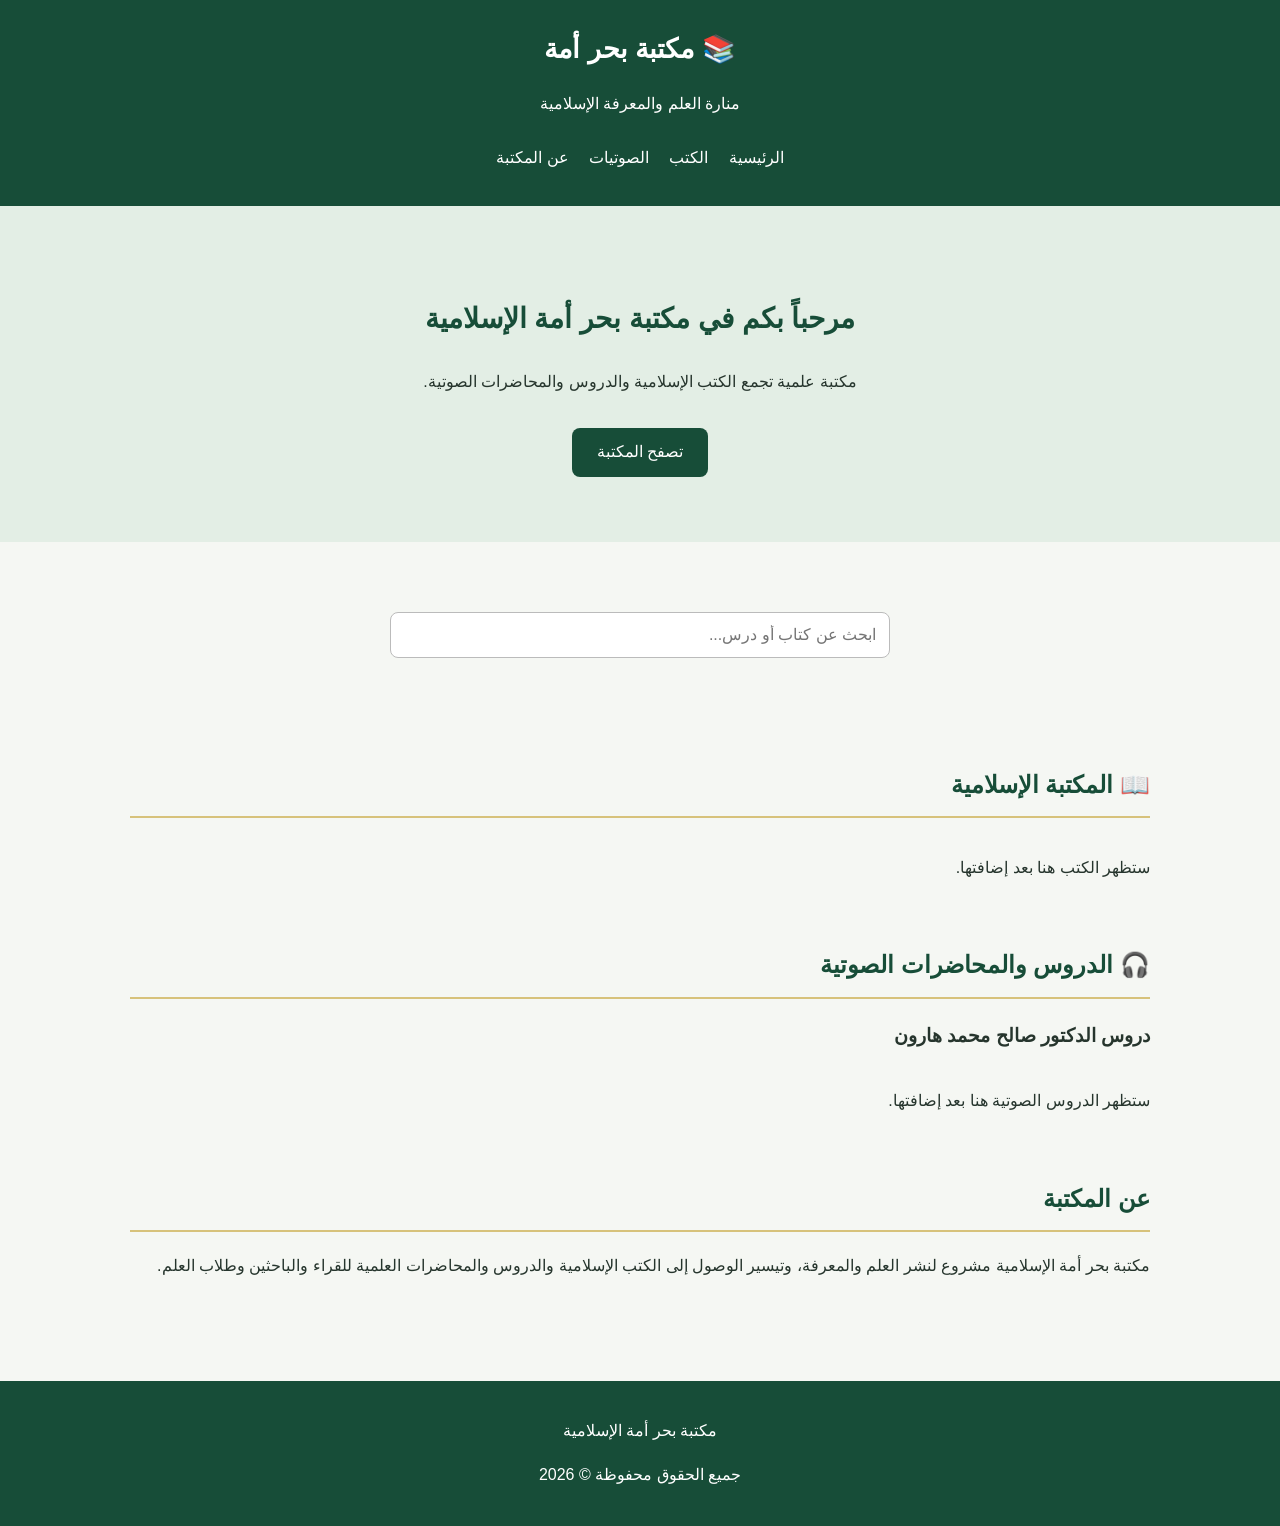
==== index.html @ 0152a3c6 "Create Bahramah Islamic Library" ====
<!DOCTYPE html>
<html lang="ar" dir="rtl">
<head>
<meta charset="UTF-8">
<meta name="viewport" content="width=device-width, initial-scale=1.0">
<meta name="description" content="مكتبة بحر أمة الإسلامية للكتب والدروس والمحاضرات الصوتية">
<title>مكتبة بحر أمة الإسلامية</title>
<link rel="stylesheet" href="css/style.css">
</head>
<body>

<header>
    <div class="logo">📚 مكتبة بحر أمة</div>
    <p>منارة العلم والمعرفة الإسلامية</p>
    <nav>
        <a href="#home">الرئيسية</a>
        <a href="#books">الكتب</a>
        <a href="#audio">الصوتيات</a>
        <a href="#about">عن المكتبة</a>
    </nav>
</header>

<section class="hero" id="home">
    <h1>مرحباً بكم في مكتبة بحر أمة الإسلامية</h1>
    <p>مكتبة علمية تجمع الكتب الإسلامية والدروس والمحاضرات الصوتية.</p>
    <a href="#books" class="button">تصفح المكتبة</a>
</section>

<section class="search">
    <input type="search" id="search" placeholder="ابحث عن كتاب أو درس...">
</section>

<main>

<section id="books">
    <h2>📖 المكتبة الإسلامية</h2>
    <div class="grid" id="bookList">
        <p>ستظهر الكتب هنا بعد إضافتها.</p>
    </div>
</section>

<section id="audio">
    <h2>🎧 الدروس والمحاضرات الصوتية</h2>

    <div class="category">
        <h3>دروس الدكتور صالح محمد هارون</h3>
        <div class="grid" id="audioList">
            <p>ستظهر الدروس الصوتية هنا بعد إضافتها.</p>
        </div>
    </div>
</section>

<section id="about">
    <h2>عن المكتبة</h2>
    <p>
        مكتبة بحر أمة الإسلامية مشروع لنشر العلم والمعرفة،
        وتيسير الوصول إلى الكتب الإسلامية والدروس والمحاضرات
        العلمية للقراء والباحثين وطلاب العلم.
    </p>
</section>

</main>

<footer>
    <p>مكتبة بحر أمة الإسلامية</p>
    <p>جميع الحقوق محفوظة © 2026</p>
</footer>

<script src="js/script.js"></script>
</body>
</html>
---- css/style.css ----
* {
    box-sizing: border-box;
}

body {
    margin: 0;
    font-family: Tahoma, Arial, sans-serif;
    background: #f5f7f3;
    color: #26352d;
    line-height: 1.8;
}

header {
    background: #174d38;
    color: white;
    text-align: center;
    padding: 25px 12px;
}

.logo {
    font-size: 27px;
    font-weight: bold;
}

nav {
    margin-top: 18px;
}

nav a {
    color: white;
    text-decoration: none;
    margin: 8px;
    display: inline-block;
}

nav a:hover {
    color: #e7c875;
}

.hero {
    text-align: center;
    padding: 65px 15px;
    background: #e3eee5;
}

.hero h1 {
    color: #174d38;
    font-size: 28px;
}

.button {
    display: inline-block;
    background: #174d38;
    color: white;
    padding: 10px 25px;
    border-radius: 8px;
    text-decoration: none;
    margin-top: 15px;
}

.search {
    text-align: center;
    padding: 25px 12px;
}

input {
    width: 90%;
    max-width: 500px;
    padding: 13px;
    border: 1px solid #bbb;
    border-radius: 8px;
    font-size: 16px;
}

main {
    max-width: 1050px;
    margin: auto;
    padding: 15px;
}

section {
    margin-bottom: 45px;
}

h2 {
    color: #174d38;
    border-bottom: 2px solid #d7c27b;
    padding-bottom: 10px;
}

.grid {
    display: grid;
    grid-template-columns: repeat(auto-fit, minmax(220px, 1fr));
    gap: 15px;
}

.card {
    background: white;
    padding: 18px;
    border-radius: 10px;
    box-shadow: 0 2px 8px #00000012;
}

.card a {
    color: #174d38;
    font-weight: bold;
}

footer {
    background: #174d38;
    color: white;
    text-align: center;
    padding: 20px;
    margin-top: 40px;
}

@media(max-width: 600px) {
    .hero h1 {
        font-size: 22px;
    }

    nav a {
        margin: 5px;
    }
}
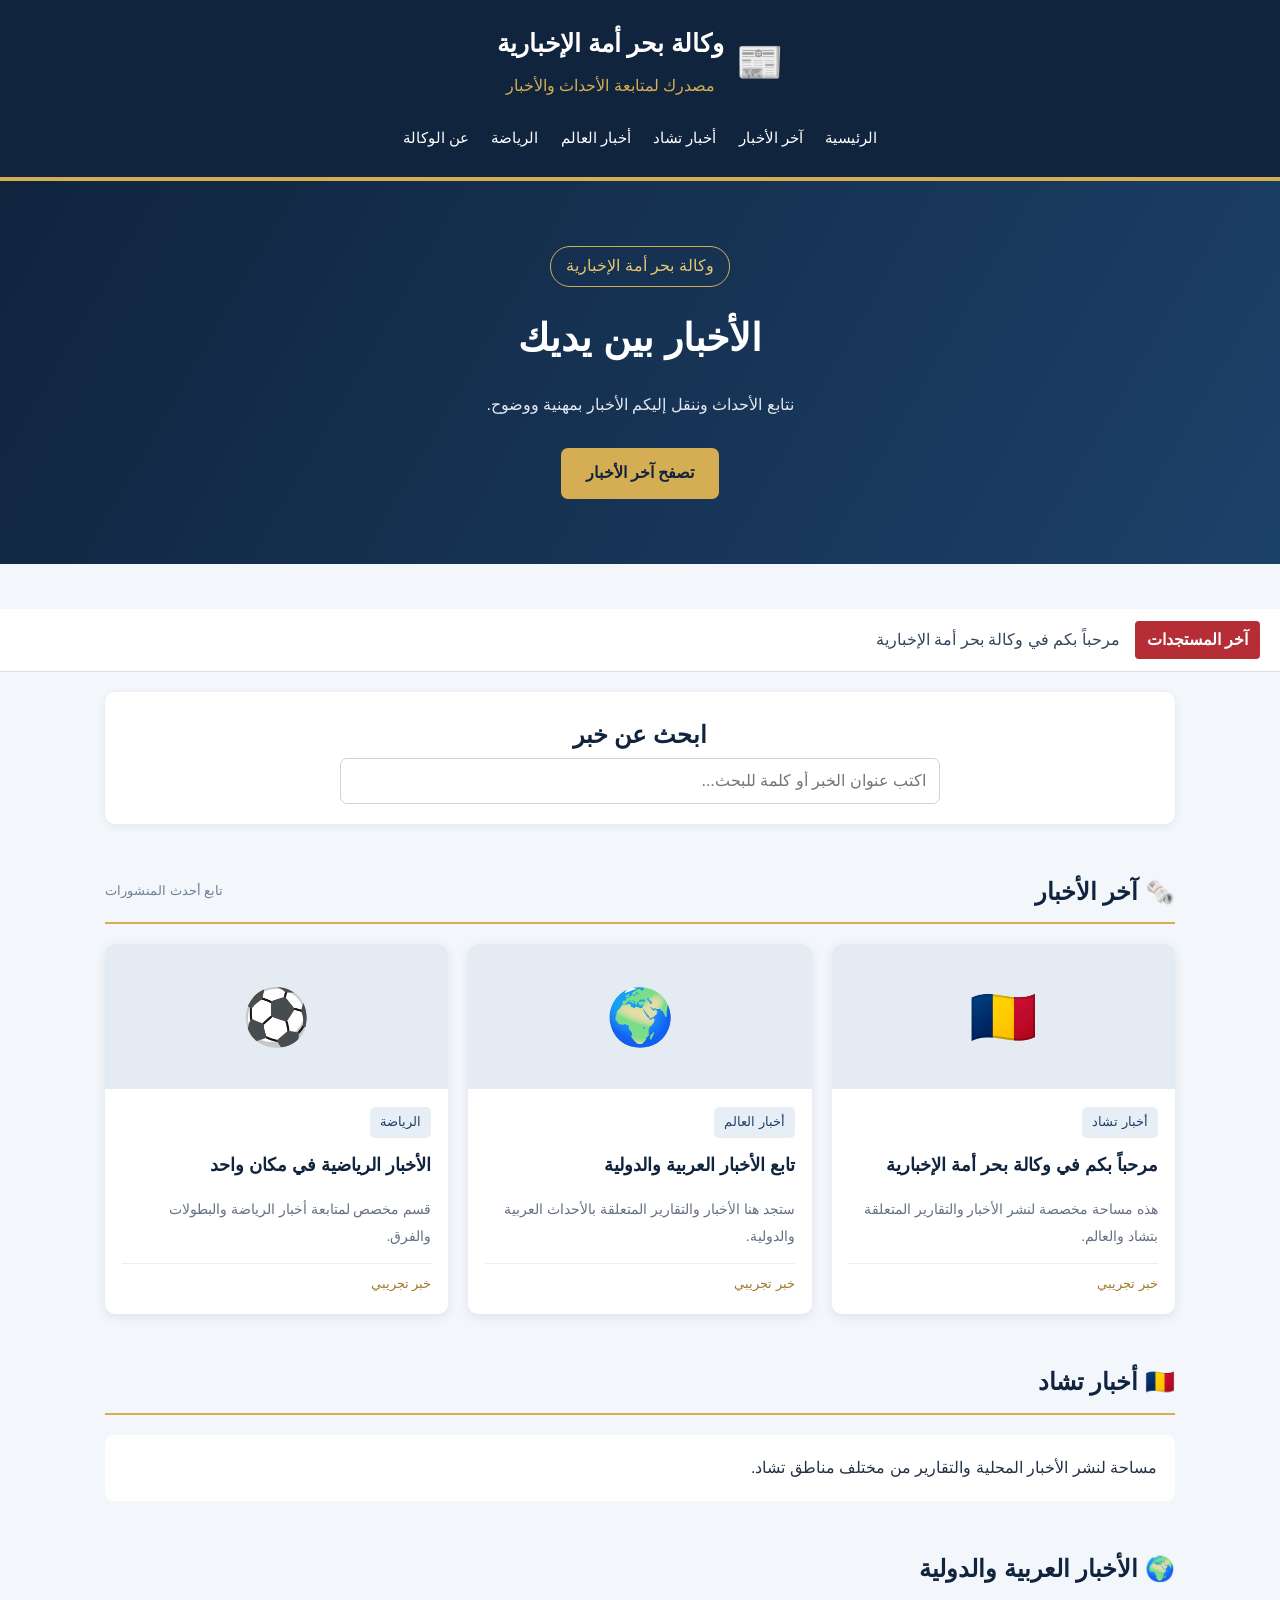
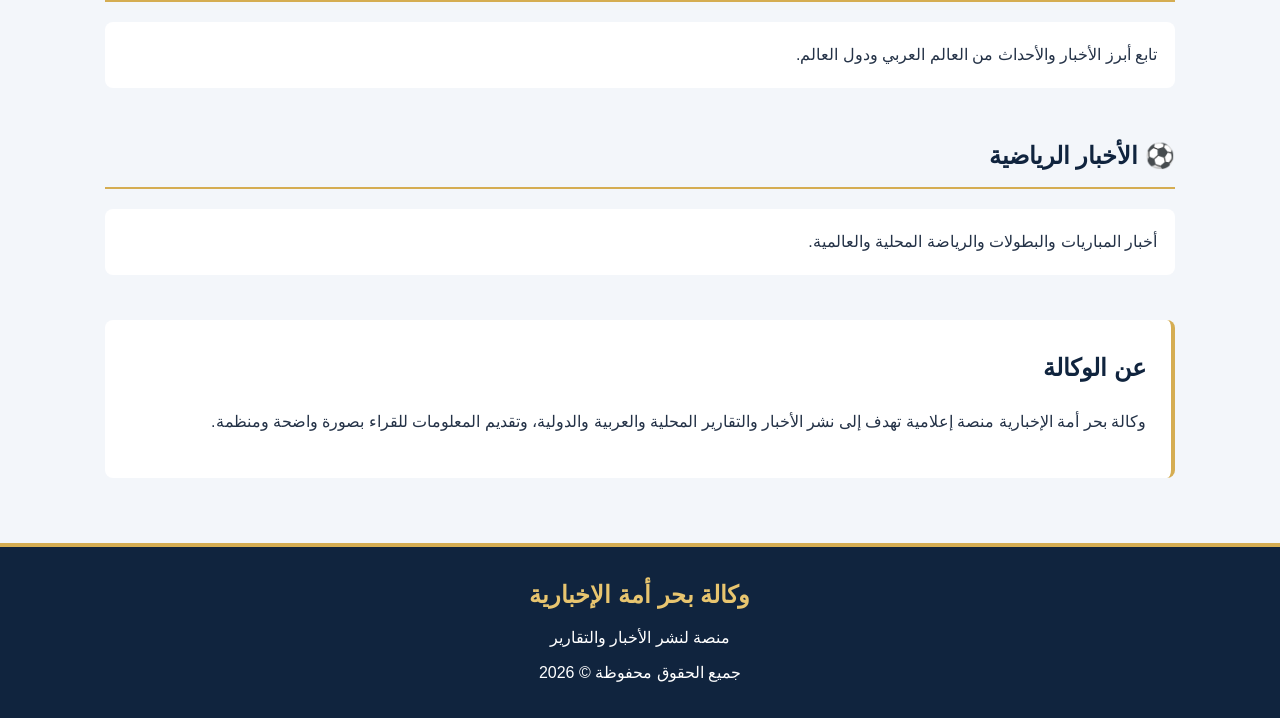
==== commit 76738bb3: "Convert library website to Bahramah News Agency" ====
--- a/index.html
+++ b/index.html
@@ -1,68 +1,131 @@
 <!DOCTYPE html>
 <html lang="ar" dir="rtl">
 <head>
-<meta charset="UTF-8">
-<meta name="viewport" content="width=device-width, initial-scale=1.0">
-<meta name="description" content="مكتبة بحر أمة الإسلامية للكتب والدروس والمحاضرات الصوتية">
-<title>مكتبة بحر أمة الإسلامية</title>
-<link rel="stylesheet" href="css/style.css">
+    <meta charset="UTF-8">
+    <meta name="viewport" content="width=device-width, initial-scale=1.0">
+    <meta name="description" content="وكالة بحر أمة الإخبارية: تابع آخر الأخبار المحلية والعربية والدولية والرياضية والاقتصادية.">
+    <meta name="theme-color" content="#10243e">
+    <title>وكالة بحر أمة الإخبارية</title>
+    <link rel="stylesheet" href="css/style.css">
 </head>
 <body>
 
-<header>
-    <div class="logo">📚 مكتبة بحر أمة</div>
-    <p>منارة العلم والمعرفة الإسلامية</p>
+<header class="site-header">
+    <div class="brand">
+        <div class="brand-icon">📰</div>
+        <div>
+            <h1>وكالة بحر أمة الإخبارية</h1>
+            <p>مصدرك لمتابعة الأحداث والأخبار</p>
+        </div>
+    </div>
+
     <nav>
         <a href="#home">الرئيسية</a>
-        <a href="#books">الكتب</a>
-        <a href="#audio">الصوتيات</a>
-        <a href="#about">عن المكتبة</a>
+        <a href="#latest">آخر الأخبار</a>
+        <a href="#chad">أخبار تشاد</a>
+        <a href="#world">أخبار العالم</a>
+        <a href="#sports">الرياضة</a>
+        <a href="#about">عن الوكالة</a>
     </nav>
 </header>
 
 <section class="hero" id="home">
-    <h1>مرحباً بكم في مكتبة بحر أمة الإسلامية</h1>
-    <p>مكتبة علمية تجمع الكتب الإسلامية والدروس والمحاضرات الصوتية.</p>
-    <a href="#books" class="button">تصفح المكتبة</a>
+    <div class="hero-content">
+        <span class="hero-label">وكالة بحر أمة الإخبارية</span>
+        <h2>الأخبار بين يديك</h2>
+        <p>نتابع الأحداث وننقل إليكم الأخبار بمهنية ووضوح.</p>
+        <a href="#latest" class="main-button">تصفح آخر الأخبار</a>
+    </div>
 </section>
 
-<section class="search">
-    <input type="search" id="search" placeholder="ابحث عن كتاب أو درس...">
-</section>
+<div class="breaking">
+    <strong>آخر المستجدات</strong>
+    <span>مرحباً بكم في وكالة بحر أمة الإخبارية</span>
+</div>
 
 <main>
 
-<section id="books">
-    <h2>📖 المكتبة الإسلامية</h2>
-    <div class="grid" id="bookList">
-        <p>ستظهر الكتب هنا بعد إضافتها.</p>
+<section class="search-section">
+    <h2>ابحث عن خبر</h2>
+    <input type="search" id="search" placeholder="اكتب عنوان الخبر أو كلمة للبحث...">
+</section>
+
+<section id="latest">
+    <div class="section-heading">
+        <h2>🗞️ آخر الأخبار</h2>
+        <span>تابع أحدث المنشورات</span>
+    </div>
+
+    <div class="news-grid" id="newsList">
+
+        <article class="news-card" data-category="chad">
+            <div class="news-image">🇹🇩</div>
+            <div class="news-content">
+                <span class="category-tag">أخبار تشاد</span>
+                <h3>مرحباً بكم في وكالة بحر أمة الإخبارية</h3>
+                <p>هذه مساحة مخصصة لنشر الأخبار والتقارير المتعلقة بتشاد والعالم.</p>
+                <div class="news-meta">خبر تجريبي</div>
+            </div>
+        </article>
+
+        <article class="news-card" data-category="world">
+            <div class="news-image">🌍</div>
+            <div class="news-content">
+                <span class="category-tag">أخبار العالم</span>
+                <h3>تابع الأخبار العربية والدولية</h3>
+                <p>ستجد هنا الأخبار والتقارير المتعلقة بالأحداث العربية والدولية.</p>
+                <div class="news-meta">خبر تجريبي</div>
+            </div>
+        </article>
+
+        <article class="news-card" data-category="sports">
+            <div class="news-image">⚽</div>
+            <div class="news-content">
+                <span class="category-tag">الرياضة</span>
+                <h3>الأخبار الرياضية في مكان واحد</h3>
+                <p>قسم مخصص لمتابعة أخبار الرياضة والبطولات والفرق.</p>
+                <div class="news-meta">خبر تجريبي</div>
+            </div>
+        </article>
+
     </div>
 </section>
 
-<section id="audio">
-    <h2>🎧 الدروس والمحاضرات الصوتية</h2>
-
-    <div class="category">
-        <h3>دروس الدكتور صالح محمد هارون</h3>
-        <div class="grid" id="audioList">
-            <p>ستظهر الدروس الصوتية هنا بعد إضافتها.</p>
-        </div>
+<section id="chad">
+    <div class="section-heading">
+        <h2>🇹🇩 أخبار تشاد</h2>
     </div>
+    <p class="section-description">مساحة لنشر الأخبار المحلية والتقارير من مختلف مناطق تشاد.</p>
 </section>
 
-<section id="about">
-    <h2>عن المكتبة</h2>
+<section id="world">
+    <div class="section-heading">
+        <h2>🌍 الأخبار العربية والدولية</h2>
+    </div>
+    <p class="section-description">تابع أبرز الأخبار والأحداث من العالم العربي ودول العالم.</p>
+</section>
+
+<section id="sports">
+    <div class="section-heading">
+        <h2>⚽ الأخبار الرياضية</h2>
+    </div>
+    <p class="section-description">أخبار المباريات والبطولات والرياضة المحلية والعالمية.</p>
+</section>
+
+<section id="about" class="about-section">
+    <h2>عن الوكالة</h2>
     <p>
-        مكتبة بحر أمة الإسلامية مشروع لنشر العلم والمعرفة،
-        وتيسير الوصول إلى الكتب الإسلامية والدروس والمحاضرات
-        العلمية للقراء والباحثين وطلاب العلم.
+        وكالة بحر أمة الإخبارية منصة إعلامية تهدف إلى نشر الأخبار
+        والتقارير المحلية والعربية والدولية، وتقديم المعلومات
+        للقراء بصورة واضحة ومنظمة.
     </p>
 </section>
 
 </main>
 
 <footer>
-    <p>مكتبة بحر أمة الإسلامية</p>
+    <h2>وكالة بحر أمة الإخبارية</h2>
+    <p>منصة لنشر الأخبار والتقارير</p>
     <p>جميع الحقوق محفوظة © 2026</p>
 </footer>
 
--- a/css/style.css
+++ b/css/style.css
@@ -2,124 +2,291 @@
     box-sizing: border-box;
 }
 
+html {
+    scroll-behavior: smooth;
+}
+
 body {
     margin: 0;
     font-family: Tahoma, Arial, sans-serif;
-    background: #f5f7f3;
-    color: #26352d;
-    line-height: 1.8;
-}
-
-header {
-    background: #174d38;
-    color: white;
-    text-align: center;
-    padding: 25px 12px;
-}
-
-.logo {
-    font-size: 27px;
+    background: #f3f6fa;
+    color: #243247;
+    line-height: 1.9;
+}
+
+.site-header {
+    background: #10243e;
+    color: white;
+    padding: 20px 15px;
+    text-align: center;
+    border-bottom: 4px solid #d5ad52;
+}
+
+.brand {
+    display: flex;
+    align-items: center;
+    justify-content: center;
+    gap: 12px;
+}
+
+.brand-icon {
+    font-size: 38px;
+}
+
+.brand h1 {
+    margin: 0;
+    font-size: 25px;
+}
+
+.brand p {
+    margin: 3px 0;
+    color: #d5ad52;
+}
+
+nav {
+    margin-top: 15px;
+}
+
+nav a {
+    display: inline-block;
+    color: white;
+    text-decoration: none;
+    margin: 5px 9px;
+    font-size: 15px;
+}
+
+nav a:hover {
+    color: #e8c56f;
+}
+
+.hero {
+    background: linear-gradient(120deg, #10243e, #1c4169);
+    color: white;
+    text-align: center;
+    padding: 65px 15px;
+}
+
+.hero-content {
+    max-width: 750px;
+    margin: auto;
+}
+
+.hero-label {
+    display: inline-block;
+    color: #e8c56f;
+    border: 1px solid #d5ad52;
+    padding: 4px 15px;
+    border-radius: 20px;
+}
+
+.hero h2 {
+    font-size: 38px;
+    margin: 15px 0 5px;
+}
+
+.hero p {
+    color: #e2e9f1;
+}
+
+.main-button {
+    display: inline-block;
+    background: #d5ad52;
+    color: #10243e;
+    text-decoration: none;
+    padding: 10px 25px;
+    border-radius: 7px;
     font-weight: bold;
-}
-
-nav {
-    margin-top: 18px;
-}
-
-nav a {
-    color: white;
-    text-decoration: none;
-    margin: 8px;
-    display: inline-block;
-}
-
-nav a:hover {
-    color: #e7c875;
-}
-
-.hero {
-    text-align: center;
-    padding: 65px 15px;
-    background: #e3eee5;
-}
-
-.hero h1 {
-    color: #174d38;
-    font-size: 28px;
-}
-
-.button {
-    display: inline-block;
-    background: #174d38;
-    color: white;
-    padding: 10px 25px;
-    border-radius: 8px;
-    text-decoration: none;
-    margin-top: 15px;
-}
-
-.search {
-    text-align: center;
-    padding: 25px 12px;
-}
-
-input {
-    width: 90%;
-    max-width: 500px;
-    padding: 13px;
-    border: 1px solid #bbb;
-    border-radius: 8px;
-    font-size: 16px;
+    margin-top: 12px;
+}
+
+.main-button:hover {
+    background: #f0d58d;
+}
+
+.breaking {
+    display: flex;
+    align-items: center;
+    gap: 15px;
+    background: white;
+    border-bottom: 1px solid #ddd;
+    padding: 12px 20px;
+}
+
+.breaking strong {
+    background: #b52d35;
+    color: white;
+    padding: 4px 12px;
+    border-radius: 4px;
+    white-space: nowrap;
+}
+
+.breaking span {
+    color: #34465e;
 }
 
 main {
-    max-width: 1050px;
+    max-width: 1100px;
     margin: auto;
-    padding: 15px;
+    padding: 20px 15px;
 }
 
 section {
     margin-bottom: 45px;
 }
 
-h2 {
-    color: #174d38;
-    border-bottom: 2px solid #d7c27b;
-    padding-bottom: 10px;
-}
-
-.grid {
+.search-section {
+    text-align: center;
+    background: white;
+    padding: 20px;
+    border-radius: 10px;
+    box-shadow: 0 2px 10px #10243e12;
+}
+
+input {
+    width: 95%;
+    max-width: 600px;
+    padding: 13px;
+    border: 1px solid #cbd3df;
+    border-radius: 7px;
+    font-size: 16px;
+    font-family: inherit;
+}
+
+input:focus {
+    outline: 2px solid #d5ad52;
+}
+
+.section-heading {
+    display: flex;
+    align-items: center;
+    justify-content: space-between;
+    gap: 10px;
+    border-bottom: 2px solid #d5ad52;
+    margin-bottom: 20px;
+    padding-bottom: 8px;
+}
+
+.section-heading h2,
+.search-section h2,
+.about-section h2 {
+    color: #10243e;
+    margin: 0;
+}
+
+.section-heading span {
+    color: #718096;
+    font-size: 13px;
+}
+
+.news-grid {
     display: grid;
-    grid-template-columns: repeat(auto-fit, minmax(220px, 1fr));
-    gap: 15px;
-}
-
-.card {
+    grid-template-columns: repeat(auto-fit, minmax(240px, 1fr));
+    gap: 20px;
+}
+
+.news-card {
+    background: white;
+    border-radius: 10px;
+    overflow: hidden;
+    box-shadow: 0 3px 12px #10243e15;
+    transition: transform 0.2s;
+}
+
+.news-card:hover {
+    transform: translateY(-4px);
+}
+
+.news-image {
+    background: #e5ebf3;
+    min-height: 145px;
+    display: flex;
+    align-items: center;
+    justify-content: center;
+    font-size: 55px;
+}
+
+.news-content {
+    padding: 17px;
+}
+
+.category-tag {
+    display: inline-block;
+    background: #e8eef6;
+    color: #1c4169;
+    padding: 3px 10px;
+    border-radius: 5px;
+    font-size: 13px;
+}
+
+.news-content h3 {
+    color: #10243e;
+    margin: 10px 0;
+    font-size: 18px;
+}
+
+.news-content p {
+    color: #667085;
+    font-size: 14px;
+}
+
+.news-meta {
+    color: #a17b2c;
+    font-size: 13px;
+    border-top: 1px solid #eee;
+    padding-top: 8px;
+}
+
+.section-description {
     background: white;
     padding: 18px;
-    border-radius: 10px;
-    box-shadow: 0 2px 8px #00000012;
-}
-
-.card a {
-    color: #174d38;
-    font-weight: bold;
+    border-radius: 8px;
+}
+
+.about-section {
+    background: white;
+    padding: 25px;
+    border-right: 4px solid #d5ad52;
+    border-radius: 8px;
 }
 
 footer {
-    background: #174d38;
-    color: white;
-    text-align: center;
-    padding: 20px;
-    margin-top: 40px;
+    background: #10243e;
+    color: white;
+    text-align: center;
+    padding: 25px 15px;
+    border-top: 4px solid #d5ad52;
+}
+
+footer h2 {
+    color: #e8c56f;
+    margin: 0;
+}
+
+footer p {
+    margin: 5px;
 }
 
 @media(max-width: 600px) {
-    .hero h1 {
-        font-size: 22px;
+    .brand h1 {
+        font-size: 20px;
+    }
+
+    .hero h2 {
+        font-size: 28px;
+    }
+
+    .breaking {
+        flex-wrap: wrap;
+        gap: 7px;
+    }
+
+    .section-heading {
+        align-items: flex-start;
+        flex-direction: column;
     }
 
     nav a {
-        margin: 5px;
-    }
-}
+        margin: 4px;
+        font-size: 14px;
+    }
+}
